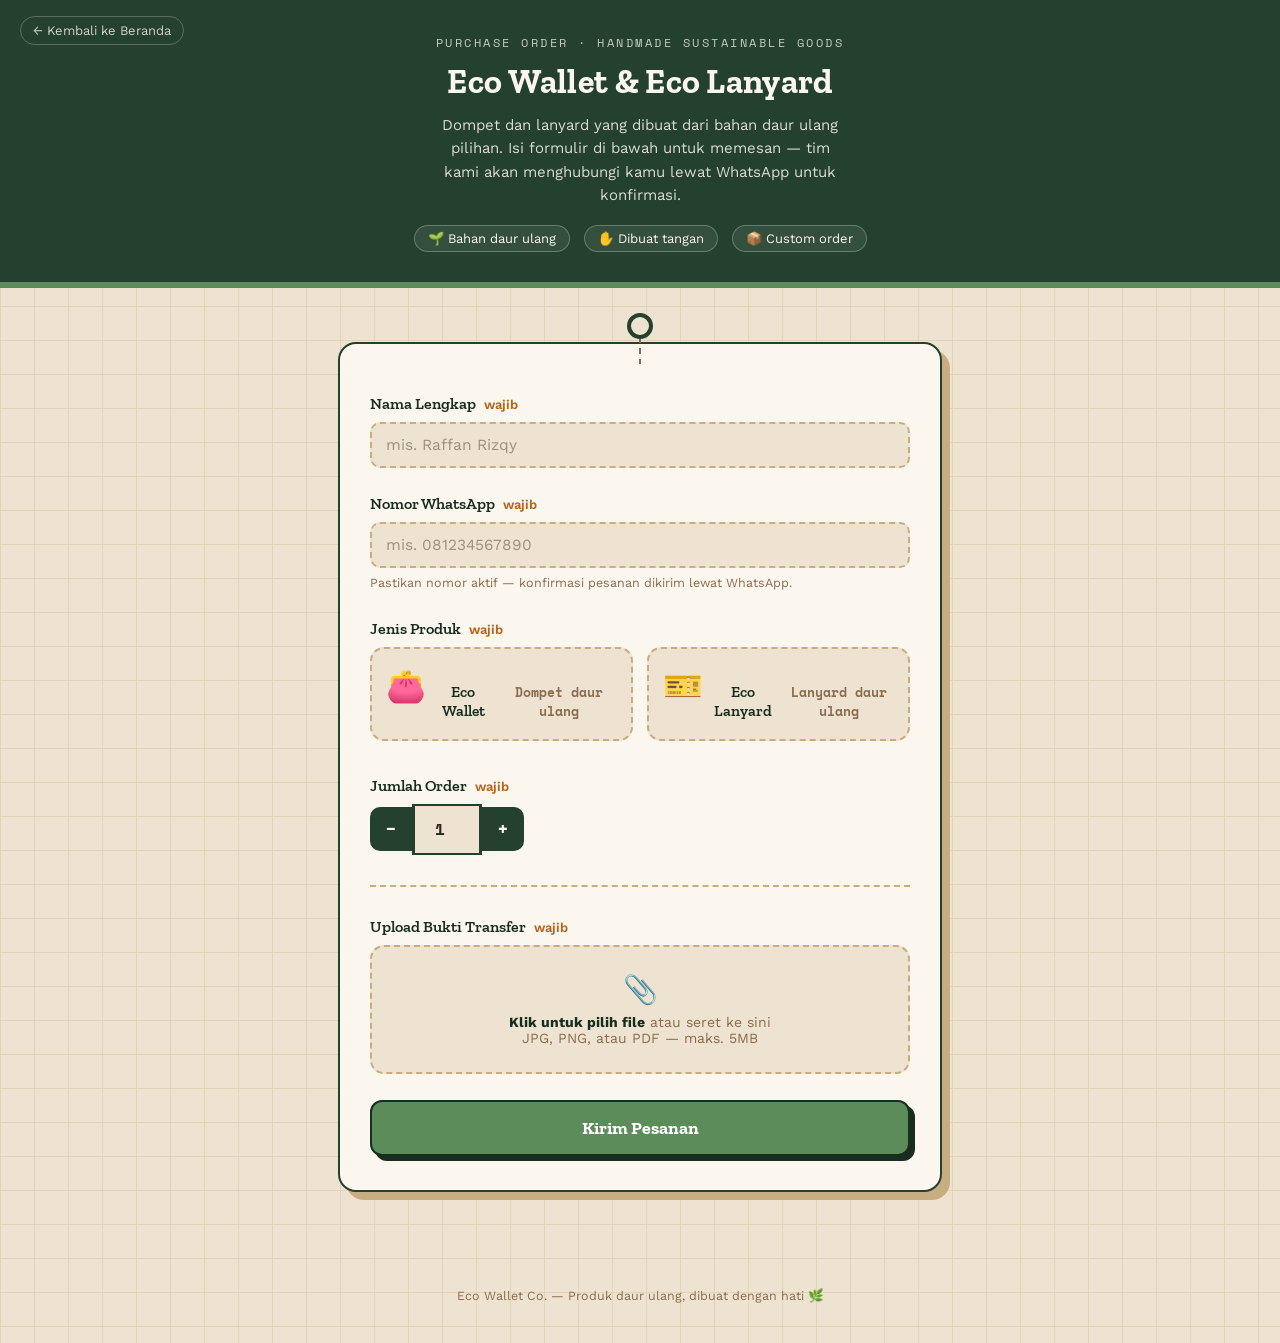
==== order.html @ ce590fce "Add files via upload" ====
<!DOCTYPE html>
<html lang="id">
<head>
<meta charset="UTF-8">
<meta name="viewport" content="width=device-width, initial-scale=1.0">
<title>Purchase Order — Eco Wallet & Eco Lanyard</title>
<link rel="preconnect" href="https://fonts.googleapis.com">
<link href="https://fonts.googleapis.com/css2?family=Zilla+Slab:wght@500;600;700&family=Work+Sans:ital,wght@0,400;0,500;0,600;0,700;1,500&family=Space+Mono:wght@400;700&display=swap" rel="stylesheet">
<style>
  :root{
    --paper:#EDE3D0;
    --paper-deep:#E2D4B8;
    --forest:#24402F;
    --forest-deep:#182D20;
    --tan:#C9AD82;
    --thread:#8C6B4F;
    --leaf:#5B8C5A;
    --leaf-deep:#446B44;
    --rust:#B5651D;
    --ink:#2B2620;
    --cream:#FBF7EE;
    --error:#B23B2E;
  }
  *{ box-sizing:border-box; }
  html{ scroll-behavior:smooth; }
  body{
    margin:0;
    background:var(--paper);
    background-image:
      linear-gradient(var(--paper-deep) 1px, transparent 1px),
      linear-gradient(90deg, var(--paper-deep) 1px, transparent 1px);
    background-size: 34px 34px;
    color:var(--ink);
    font-family:'Work Sans', sans-serif;
    -webkit-font-smoothing:antialiased;
    min-height:100vh;
  }
  h1,h2,h3{ font-family:'Zilla Slab', serif; margin:0; }
  .mono{ font-family:'Space Mono', monospace; }

  /* ===== Header ===== */
  header{
    background:var(--forest);
    color:var(--cream);
    padding:34px 20px 30px;
    text-align:center;
    position:relative;
    border-bottom:6px solid var(--leaf);
  }
  header .back-link{
    position:absolute;
    top:16px; left:20px;
    color:var(--cream);
    text-decoration:none;
    font-size:13px;
    font-family:'Work Sans', sans-serif;
    opacity:0.8;
    border:1px solid rgba(255,255,255,0.3);
    padding:6px 12px;
    border-radius:999px;
    transition:opacity .15s ease, background .15s ease;
  }
  header .back-link:hover{ opacity:1; background:rgba(255,255,255,0.1); }
  header .eyebrow{
    font-family:'Space Mono', monospace;
    font-size:12px;
    letter-spacing:2.5px;
    text-transform:uppercase;
    opacity:0.75;
    margin-bottom:10px;
  }
  header h1{
    font-size:34px;
    font-weight:700;
    letter-spacing:0.3px;
  }
  header p{
    max-width:44ch;
    margin:12px auto 0;
    font-size:15px;
    line-height:1.55;
    opacity:0.85;
  }
  .leaf-row{
    display:flex; justify-content:center; gap:14px;
    margin-top:18px; font-size:13px; flex-wrap:wrap;
  }
  .leaf-row span{
    background:rgba(255,255,255,0.08);
    border:1px solid rgba(255,255,255,0.25);
    padding:5px 13px; border-radius:999px;
  }

  /* ===== Layout ===== */
  main{
    max-width:640px;
    margin:0 auto;
    padding:38px 18px 70px;
  }

  /* ===== Hang tag card ===== */
  .tag-hole-wrap{
    display:flex; justify-content:center;
    margin-bottom:-22px;
    position:relative; z-index:2;
  }
  .tag-string{
    width:2px; height:38px;
    background:repeating-linear-gradient(var(--thread), var(--thread) 6px, transparent 6px, transparent 11px);
    margin:0 auto;
  }
  .tag-hole{
    width:26px; height:26px;
    border-radius:50%;
    background:var(--paper);
    border:4px solid var(--forest);
    position:absolute;
    top:-13px; left:50%; transform:translateX(-50%);
  }

  form{
    background:var(--cream);
    border:2.5px solid var(--forest);
    border-radius:18px;
    padding:50px 30px 34px;
    box-shadow:8px 8px 0 var(--tan);
    position:relative;
  }

  .field-group{
    margin-bottom:26px;
  }
  .field-group label{
    display:flex; align-items:baseline; gap:8px;
    font-family:'Zilla Slab', serif;
    font-weight:600; font-size:16px;
    margin-bottom:9px; color:var(--forest-deep);
  }
  .field-group label .req{
    color:var(--rust); font-size:13px; font-family:'Work Sans';
  }
  .hint{
    font-size:12.5px; color:var(--thread); margin-top:6px; line-height:1.5;
  }

  input[type="text"],
  input[type="tel"],
  input[type="number"]{
    width:100%;
    font-family:'Work Sans', sans-serif;
    font-size:15.5px;
    padding:12px 14px;
    border:2px dashed var(--tan);
    border-radius:10px;
    background:var(--paper);
    color:var(--ink);
    transition:border-color .15s ease, background .15s ease;
  }
  input:focus{
    outline:none;
    border-color:var(--leaf);
    border-style:solid;
    background:#fff;
  }
  input::placeholder{ color:#9c917c; }

  /* Number stepper */
  .qty-control{
    display:flex; align-items:center; gap:0;
    max-width:180px;
  }
  .qty-control button{
    width:42px; height:44px;
    border:2px solid var(--forest);
    background:var(--forest);
    color:var(--cream);
    font-size:19px; font-weight:700;
    cursor:pointer;
    font-family:'Space Mono', monospace;
  }
  .qty-control button:first-child{ border-radius:10px 0 0 10px; }
  .qty-control button:last-child{ border-radius:0 10px 10px 0; }
  .qty-control button:hover{ background:var(--leaf-deep); }
  .qty-control input{
    width:70px; text-align:center;
    border-radius:0; border-left:none; border-right:none;
    border-color:var(--forest); border-style:solid;
    font-family:'Space Mono', monospace; font-weight:700;
  }
  .qty-control input:focus{ border-color:var(--forest); }

  /* Product swatch selector */
  .product-choices{
    display:grid; grid-template-columns:1fr 1fr; gap:14px;
  }
  .product-card{
    position:relative;
    border:2.5px dashed var(--tan);
    border-radius:14px;
    padding:18px 14px;
    text-align:center;
    cursor:pointer;
    background:var(--paper);
    transition:border-color .15s ease, background .15s ease, transform .1s ease;
  }
  .product-card:hover{ transform:translateY(-2px); }
  .product-card input{
    position:absolute; opacity:0; inset:0; cursor:pointer; margin:0;
  }
  .product-card .icon{
    font-size:32px; display:block; margin-bottom:8px;
  }
  .product-card .name{
    font-family:'Zilla Slab', serif; font-weight:600; font-size:15.5px;
    color:var(--forest-deep);
  }
  .product-card .price{
    font-family:'Space Mono', monospace; font-size:12.5px;
    color:var(--thread); margin-top:4px;
  }
  .product-card.selected{
    border-style:solid; border-color:var(--leaf);
    background:#fff;
  }
  .product-card.selected::after{
    content:"✓";
    position:absolute; top:8px; right:10px;
    width:20px; height:20px; border-radius:50%;
    background:var(--leaf); color:#fff;
    font-size:12px; display:flex; align-items:center; justify-content:center;
  }

  /* File upload */
  .upload-zone{
    border:2.5px dashed var(--tan);
    border-radius:14px;
    padding:26px 16px;
    text-align:center;
    background:var(--paper);
    cursor:pointer;
    transition:border-color .15s ease, background .15s ease;
  }
  .upload-zone.dragover, .upload-zone:hover{
    border-color:var(--leaf); background:#fff;
  }
  .upload-zone input{ display:none; }
  .upload-zone .icon{ font-size:28px; display:block; margin-bottom:8px; }
  .upload-zone .txt{ font-size:14px; color:var(--thread); }
  .upload-zone .txt b{ color:var(--forest-deep); }
  .preview-wrap{
    margin-top:14px; display:none;
    align-items:center; gap:12px;
    background:#fff; border:2px solid var(--leaf);
    border-radius:12px; padding:10px 12px;
  }
  .preview-wrap img{
    width:52px; height:52px; object-fit:cover; border-radius:8px;
    border:1px solid var(--tan);
  }
  .preview-wrap .meta{ flex:1; text-align:left; font-size:13px; }
  .preview-wrap .meta .fname{ font-weight:600; color:var(--forest-deep); word-break:break-all; }
  .preview-wrap .remove{
    background:none; border:none; color:var(--error);
    font-size:13px; cursor:pointer; font-weight:600;
    font-family:'Work Sans';
  }

  /* Divider stitch */
  .stitch-divider{
    border:none;
    border-top:2px dashed var(--tan);
    margin:30px 0;
  }

  /* Submit */
  .submit-btn{
    width:100%;
    background:var(--leaf);
    color:#fff;
    border:2.5px solid var(--forest-deep);
    font-family:'Zilla Slab', serif;
    font-weight:700; font-size:18px;
    padding:15px;
    border-radius:12px;
    cursor:pointer;
    box-shadow:5px 5px 0 var(--forest-deep);
    transition:transform .12s ease, box-shadow .12s ease, background .12s ease;
  }
  .submit-btn:hover{
    transform:translate(-2px,-2px);
    box-shadow:7px 7px 0 var(--forest-deep);
    background:var(--leaf-deep);
  }
  .submit-btn:active{
    transform:translate(1px,1px);
    box-shadow:3px 3px 0 var(--forest-deep);
  }
  .submit-btn:disabled{
    opacity:0.6; cursor:not-allowed; transform:none;
    box-shadow:5px 5px 0 var(--forest-deep);
  }

  .error-msg{
    color:var(--error); font-size:12.5px; margin-top:6px;
    display:none; font-weight:600;
  }
  .field-group.invalid input,
  .field-group.invalid .upload-zone,
  .field-group.invalid .product-card{
    border-color:var(--error);
  }
  .field-group.invalid .error-msg{ display:block; }

  /* Status banner */
  .status-banner{
    display:none;
    margin-top:20px;
    padding:14px 16px;
    border-radius:10px;
    font-size:14px;
    font-weight:600;
    text-align:center;
  }
  .status-banner.show{ display:block; }
  .status-banner.loading{ background:var(--paper-deep); color:var(--thread); }
  .status-banner.success{ background:#DCEBD8; color:var(--forest-deep); border:2px solid var(--leaf); }
  .status-banner.fail{ background:#F5DAD4; color:var(--error); border:2px solid var(--error); }

  /* Receipt success card */
  .receipt{
    display:none;
    background:var(--cream);
    border:2.5px dashed var(--forest);
    border-radius:16px;
    padding:26px 24px;
    margin-top:24px;
    text-align:center;
  }
  .receipt.show{ display:block; }
  .receipt .stamp{
    font-size:38px; margin-bottom:6px;
  }
  .receipt h3{ font-size:20px; color:var(--forest-deep); margin-bottom:6px; }
  .receipt p{ font-size:14px; color:var(--thread); line-height:1.6; }
  .receipt .order-id{
    display:inline-block; margin-top:10px;
    background:var(--paper); border:1px dashed var(--tan);
    padding:6px 14px; border-radius:8px; font-size:13px;
  }

  footer{
    text-align:center; padding:26px 20px 40px;
    font-size:12.5px; color:var(--thread);
  }

  @media (max-width:480px){
    header h1{ font-size:27px; }
    form{ padding:44px 18px 28px; }
    .product-choices{ gap:10px; }
  }
</style>
</head>
<body>

<header>
  <a href="index.html" class="back-link">← Kembali ke Beranda</a>
  <div class="eyebrow">Purchase Order · Handmade Sustainable Goods</div>
  <h1>Eco Wallet &amp; Eco Lanyard</h1>
  <p>Dompet dan lanyard yang dibuat dari bahan daur ulang pilihan. Isi formulir di bawah untuk memesan — tim kami akan menghubungi kamu lewat WhatsApp untuk konfirmasi.</p>
  <div class="leaf-row">
    <span>🌱 Bahan daur ulang</span>
    <span>✋ Dibuat tangan</span>
    <span>📦 Custom order</span>
  </div>
</header>

<main>
  <div class="tag-hole-wrap">
    <div style="text-align:center;">
      <div class="tag-hole"></div>
      <div class="tag-string"></div>
    </div>
  </div>

  <form id="poForm" novalidate>

    <div class="field-group" id="group-nama">
      <label for="nama">Nama Lengkap <span class="req">wajib</span></label>
      <input type="text" id="nama" name="nama" placeholder="mis. Raffan Rizqy">
      <div class="error-msg">Nama tidak boleh kosong.</div>
    </div>

    <div class="field-group" id="group-wa">
      <label for="wa">Nomor WhatsApp <span class="req">wajib</span></label>
      <input type="tel" id="wa" name="wa" placeholder="mis. 081234567890">
      <div class="hint">Pastikan nomor aktif — konfirmasi pesanan dikirim lewat WhatsApp.</div>
      <div class="error-msg">Masukkan nomor WhatsApp yang valid (minimal 9 digit).</div>
    </div>

    <div class="field-group" id="group-produk">
      <label>Jenis Produk <span class="req">wajib</span></label>
      <div class="product-choices">
        <label class="product-card" data-value="Eco Wallet">
          <input type="radio" name="produk" value="Eco Wallet">
          <span class="icon">👛</span>
          <span class="name">Eco Wallet</span>
          <span class="price">Dompet daur ulang</span>
        </label>
        <label class="product-card" data-value="Eco Lanyard">
          <input type="radio" name="produk" value="Eco Lanyard">
          <span class="icon">🎫</span>
          <span class="name">Eco Lanyard</span>
          <span class="price">Lanyard daur ulang</span>
        </label>
      </div>
      <div class="error-msg">Pilih salah satu jenis produk.</div>
    </div>

    <div class="field-group" id="group-jumlah">
      <label for="jumlah">Jumlah Order <span class="req">wajib</span></label>
      <div class="qty-control">
        <button type="button" id="qtyMinus" aria-label="Kurangi jumlah">−</button>
        <input type="number" id="jumlah" name="jumlah" value="1" min="1" inputmode="numeric">
        <button type="button" id="qtyPlus" aria-label="Tambah jumlah">+</button>
      </div>
      <div class="error-msg">Jumlah order minimal 1.</div>
    </div>

    <hr class="stitch-divider">

    <div class="field-group" id="group-bukti">
      <label>Upload Bukti Transfer <span class="req">wajib</span></label>
      <div class="upload-zone" id="uploadZone">
        <input type="file" id="buktiTrf" accept="image/*,.pdf">
        <span class="icon">📎</span>
        <div class="txt"><b>Klik untuk pilih file</b> atau seret ke sini<br>JPG, PNG, atau PDF — maks. 5MB</div>
      </div>
      <div class="preview-wrap" id="previewWrap">
        <img id="previewImg" src="" alt="Preview bukti transfer">
        <div class="meta">
          <div class="fname" id="previewName"></div>
          <div id="previewSize" class="mono" style="color:var(--thread);"></div>
        </div>
        <button type="button" class="remove" id="removeFile">Hapus</button>
      </div>
      <div class="error-msg">Upload bukti transfer terlebih dahulu.</div>
    </div>

    <button type="submit" class="submit-btn" id="submitBtn">Kirim Pesanan</button>

    <div class="status-banner" id="statusBanner"></div>
  </form>

  <div class="receipt" id="receiptCard">
    <div class="stamp">✅</div>
    <h3>Pesanan Diterima!</h3>
    <p>Terima kasih, pesananmu sudah tercatat. Tim kami akan menghubungi kamu lewat WhatsApp untuk konfirmasi dalam 1×24 jam.</p>
    <div class="order-id mono" id="orderIdDisplay"></div>
  </div>
</main>

<footer>
  Eco Wallet Co. — Produk daur ulang, dibuat dengan hati 🌿
</footer>

<script>
/* =========================================================
   KONFIGURASI
   Ganti URL di bawah dengan URL Web App Google Apps Script
   kamu sendiri (lihat panduan setup yang menyertai file ini).
========================================================= */
const APPS_SCRIPT_URL = "GANTI_DENGAN_URL_WEB_APP_KAMU";

const form = document.getElementById('poForm');
const submitBtn = document.getElementById('submitBtn');
const statusBanner = document.getElementById('statusBanner');
const receiptCard = document.getElementById('receiptCard');
const orderIdDisplay = document.getElementById('orderIdDisplay');

/* --- Qty stepper --- */
const jumlahInput = document.getElementById('jumlah');
document.getElementById('qtyMinus').addEventListener('click', () => {
  jumlahInput.value = Math.max(1, (parseInt(jumlahInput.value) || 1) - 1);
});
document.getElementById('qtyPlus').addEventListener('click', () => {
  jumlahInput.value = (parseInt(jumlahInput.value) || 1) + 1;
});

/* --- Product card selection --- */
document.querySelectorAll('.product-card').forEach(card => {
  card.addEventListener('click', () => {
    document.querySelectorAll('.product-card').forEach(c => c.classList.remove('selected'));
    card.classList.add('selected');
    card.querySelector('input').checked = true;
    document.getElementById('group-produk').classList.remove('invalid');
  });
});

/* --- File upload --- */
const uploadZone = document.getElementById('uploadZone');
const fileInput = document.getElementById('buktiTrf');
const previewWrap = document.getElementById('previewWrap');
const previewImg = document.getElementById('previewImg');
const previewName = document.getElementById('previewName');
const previewSize = document.getElementById('previewSize');
const removeFileBtn = document.getElementById('removeFile');
let selectedFileBase64 = null;
let selectedFileMeta = null;

uploadZone.addEventListener('click', () => fileInput.click());
uploadZone.addEventListener('dragover', e => { e.preventDefault(); uploadZone.classList.add('dragover'); });
uploadZone.addEventListener('dragleave', () => uploadZone.classList.remove('dragover'));
uploadZone.addEventListener('drop', e => {
  e.preventDefault();
  uploadZone.classList.remove('dragover');
  if(e.dataTransfer.files.length){
    fileInput.files = e.dataTransfer.files;
    handleFile(e.dataTransfer.files[0]);
  }
});
fileInput.addEventListener('change', () => {
  if(fileInput.files.length) handleFile(fileInput.files[0]);
});

function handleFile(file){
  if(file.size > 5 * 1024 * 1024){
    alert('Ukuran file maksimal 5MB.');
    return;
  }
  const reader = new FileReader();
  reader.onload = () => {
    selectedFileBase64 = reader.result.split(',')[1];
    selectedFileMeta = { name: file.name, type: file.type, size: file.size };
    previewName.textContent = file.name;
    previewSize.textContent = (file.size / 1024).toFixed(0) + ' KB';
    if(file.type.startsWith('image/')){
      previewImg.src = reader.result;
      previewImg.style.display = 'block';
    } else {
      previewImg.style.display = 'none';
    }
    previewWrap.style.display = 'flex';
    document.getElementById('group-bukti').classList.remove('invalid');
  };
  reader.readAsDataURL(file);
}

removeFileBtn.addEventListener('click', (e) => {
  e.stopPropagation();
  selectedFileBase64 = null;
  selectedFileMeta = null;
  fileInput.value = '';
  previewWrap.style.display = 'none';
});

/* --- Validation --- */
function validate(){
  let valid = true;

  const nama = document.getElementById('nama').value.trim();
  toggleInvalid('group-nama', nama.length < 2);
  if(nama.length < 2) valid = false;

  const wa = document.getElementById('wa').value.trim().replace(/[^0-9]/g, '');
  toggleInvalid('group-wa', wa.length < 9);
  if(wa.length < 9) valid = false;

  const produk = document.querySelector('input[name="produk"]:checked');
  toggleInvalid('group-produk', !produk);
  if(!produk) valid = false;

  const jumlah = parseInt(jumlahInput.value);
  toggleInvalid('group-jumlah', !jumlah || jumlah < 1);
  if(!jumlah || jumlah < 1) valid = false;

  toggleInvalid('group-bukti', !selectedFileBase64);
  if(!selectedFileBase64) valid = false;

  return valid;
}
function toggleInvalid(groupId, isInvalid){
  document.getElementById(groupId).classList.toggle('invalid', isInvalid);
}

/* --- Submit --- */
form.addEventListener('submit', async (e) => {
  e.preventDefault();
  if(!validate()){
    statusBanner.className = 'status-banner show fail';
    statusBanner.textContent = 'Mohon lengkapi semua data yang wajib diisi.';
    return;
  }

  if(APPS_SCRIPT_URL.includes('GANTI_DENGAN_URL')){
    statusBanner.className = 'status-banner show fail';
    statusBanner.textContent = 'APPS_SCRIPT_URL belum diatur — lihat panduan setup Google Sheets.';
    return;
  }

  submitBtn.disabled = true;
  statusBanner.className = 'status-banner show loading';
  statusBanner.textContent = 'Mengirim pesanan...';

  const payload = {
    nama: document.getElementById('nama').value.trim(),
    wa: document.getElementById('wa').value.trim(),
    produk: document.querySelector('input[name="produk"]:checked').value,
    jumlah: jumlahInput.value,
    fileBase64: selectedFileBase64,
    fileName: selectedFileMeta.name,
    fileType: selectedFileMeta.type
  };

  try{
    const res = await fetch(APPS_SCRIPT_URL, {
      method: 'POST',
      headers: { 'Content-Type': 'text/plain' },
      body: JSON.stringify(payload)
    });
    const data = await res.json();

    if(data.result === 'success'){
      statusBanner.className = 'status-banner';
      form.style.display = 'none';
      orderIdDisplay.textContent = 'Order ID: ' + data.orderId;
      receiptCard.classList.add('show');
      window.scrollTo({ top: 0, behavior: 'smooth' });
    } else {
      throw new Error(data.message || 'Gagal menyimpan data');
    }
  } catch(err){
    statusBanner.className = 'status-banner show fail';
    statusBanner.textContent = 'Gagal mengirim pesanan. Coba lagi ya. (' + err.message + ')';
  } finally {
    submitBtn.disabled = false;
  }
});
</script>

</body>
</html>
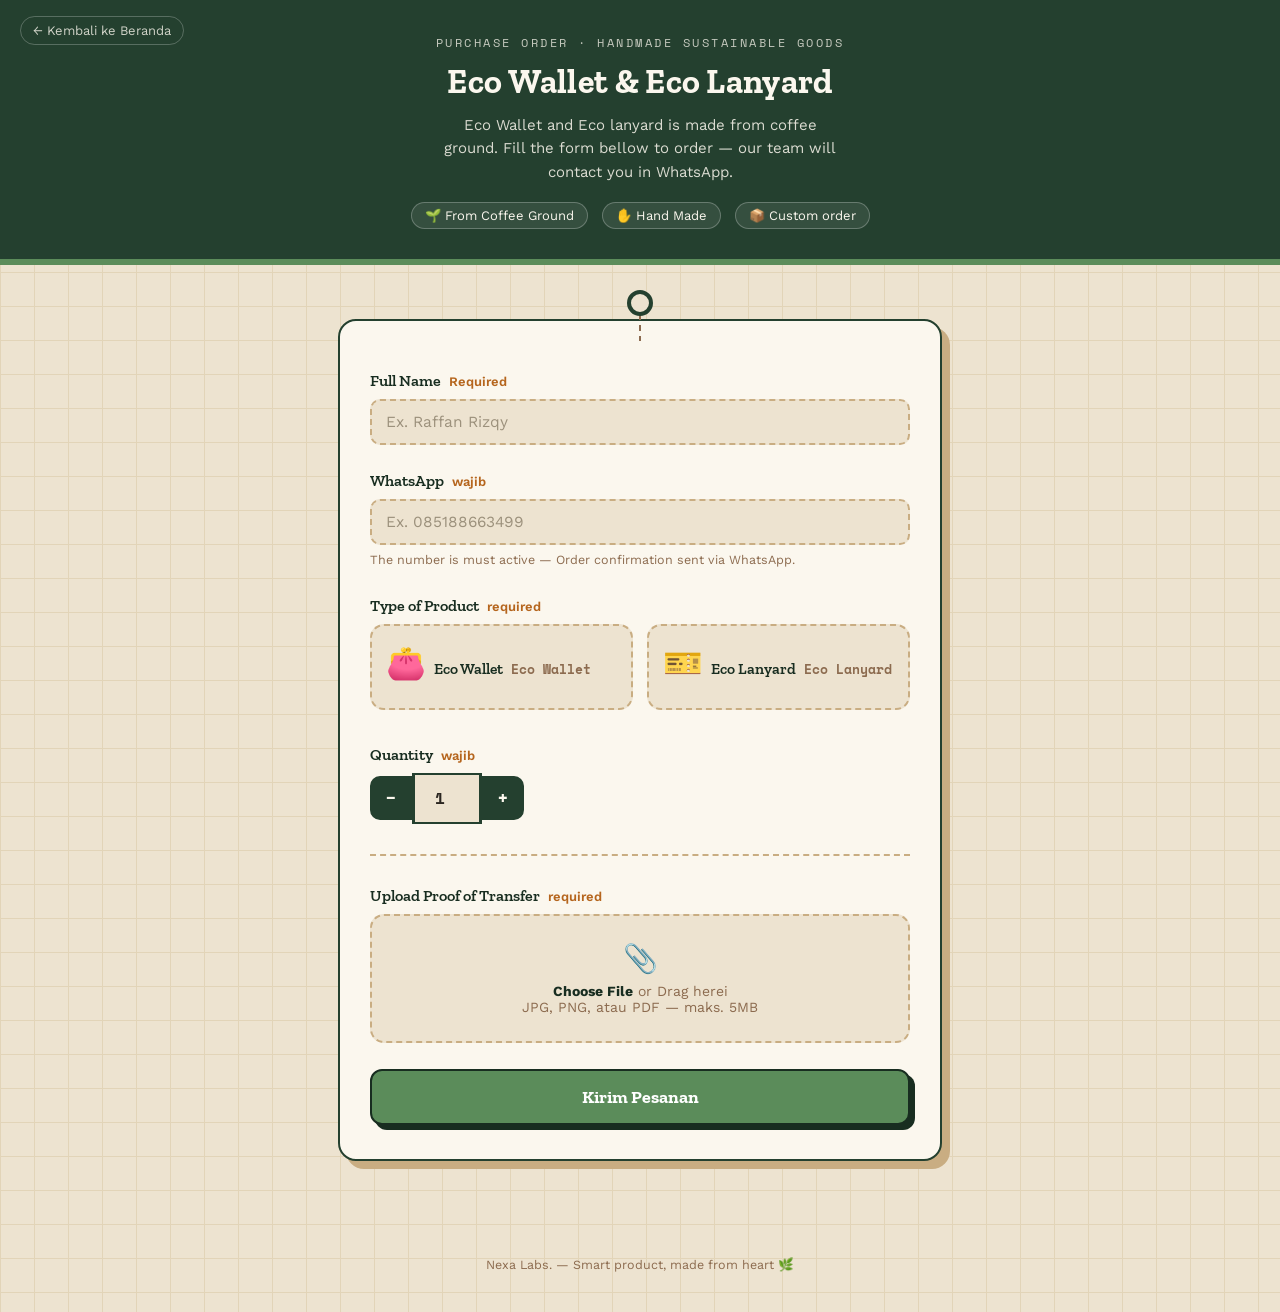
==== commit d937a0d8: "Update order.html" ====
--- a/order.html
+++ b/order.html
@@ -366,10 +366,10 @@
   <a href="index.html" class="back-link">← Kembali ke Beranda</a>
   <div class="eyebrow">Purchase Order · Handmade Sustainable Goods</div>
   <h1>Eco Wallet &amp; Eco Lanyard</h1>
-  <p>Dompet dan lanyard yang dibuat dari bahan daur ulang pilihan. Isi formulir di bawah untuk memesan — tim kami akan menghubungi kamu lewat WhatsApp untuk konfirmasi.</p>
+  <p>Eco Wallet and Eco lanyard is made from coffee ground. Fill the form bellow to order — our team will contact you in WhatsApp.</p>
   <div class="leaf-row">
-    <span>🌱 Bahan daur ulang</span>
-    <span>✋ Dibuat tangan</span>
+    <span>🌱 From Coffee Ground</span>
+    <span>✋ Hand Made</span>
     <span>📦 Custom order</span>
   </div>
 </header>
@@ -385,55 +385,55 @@
   <form id="poForm" novalidate>
 
     <div class="field-group" id="group-nama">
-      <label for="nama">Nama Lengkap <span class="req">wajib</span></label>
-      <input type="text" id="nama" name="nama" placeholder="mis. Raffan Rizqy">
-      <div class="error-msg">Nama tidak boleh kosong.</div>
+      <label for="nama">Full Name <span class="req">Required</span></label>
+      <input type="text" id="nama" name="nama" placeholder="Ex. Raffan Rizqy">
+      <div class="error-msg">Name must be filled in.</div>
     </div>
 
     <div class="field-group" id="group-wa">
-      <label for="wa">Nomor WhatsApp <span class="req">wajib</span></label>
-      <input type="tel" id="wa" name="wa" placeholder="mis. 081234567890">
-      <div class="hint">Pastikan nomor aktif — konfirmasi pesanan dikirim lewat WhatsApp.</div>
-      <div class="error-msg">Masukkan nomor WhatsApp yang valid (minimal 9 digit).</div>
+      <label for="wa">WhatsApp <span class="req">wajib</span></label>
+      <input type="tel" id="wa" name="wa" placeholder="Ex. 085188663499">
+      <div class="hint">The number is must active — Order confirmation sent via WhatsApp.</div>
+      <div class="error-msg">Enter a valid WhatsApp number.</div>
     </div>
 
     <div class="field-group" id="group-produk">
-      <label>Jenis Produk <span class="req">wajib</span></label>
+      <label>Type of Product <span class="req">required</span></label>
       <div class="product-choices">
         <label class="product-card" data-value="Eco Wallet">
           <input type="radio" name="produk" value="Eco Wallet">
           <span class="icon">👛</span>
           <span class="name">Eco Wallet</span>
-          <span class="price">Dompet daur ulang</span>
+          <span class="price">Eco Wallet</span>
         </label>
         <label class="product-card" data-value="Eco Lanyard">
           <input type="radio" name="produk" value="Eco Lanyard">
           <span class="icon">🎫</span>
           <span class="name">Eco Lanyard</span>
-          <span class="price">Lanyard daur ulang</span>
+          <span class="price">Eco Lanyard</span>
         </label>
       </div>
-      <div class="error-msg">Pilih salah satu jenis produk.</div>
+      <div class="error-msg">Choose Product.</div>
     </div>
 
     <div class="field-group" id="group-jumlah">
-      <label for="jumlah">Jumlah Order <span class="req">wajib</span></label>
+      <label for="jumlah">Quantity <span class="req">wajib</span></label>
       <div class="qty-control">
         <button type="button" id="qtyMinus" aria-label="Kurangi jumlah">−</button>
         <input type="number" id="jumlah" name="jumlah" value="1" min="1" inputmode="numeric">
         <button type="button" id="qtyPlus" aria-label="Tambah jumlah">+</button>
       </div>
-      <div class="error-msg">Jumlah order minimal 1.</div>
+      <div class="error-msg">Minimal 1.</div>
     </div>
 
     <hr class="stitch-divider">
 
     <div class="field-group" id="group-bukti">
-      <label>Upload Bukti Transfer <span class="req">wajib</span></label>
+      <label>Upload Proof of Transfer <span class="req">required</span></label>
       <div class="upload-zone" id="uploadZone">
         <input type="file" id="buktiTrf" accept="image/*,.pdf">
         <span class="icon">📎</span>
-        <div class="txt"><b>Klik untuk pilih file</b> atau seret ke sini<br>JPG, PNG, atau PDF — maks. 5MB</div>
+        <div class="txt"><b>Choose File</b> or Drag herei<br>JPG, PNG, atau PDF — maks. 5MB</div>
       </div>
       <div class="preview-wrap" id="previewWrap">
         <img id="previewImg" src="" alt="Preview bukti transfer">
@@ -441,9 +441,9 @@
           <div class="fname" id="previewName"></div>
           <div id="previewSize" class="mono" style="color:var(--thread);"></div>
         </div>
-        <button type="button" class="remove" id="removeFile">Hapus</button>
+        <button type="button" class="remove" id="removeFile">Delete</button>
       </div>
-      <div class="error-msg">Upload bukti transfer terlebih dahulu.</div>
+      <div class="error-msg">Upload first.</div>
     </div>
 
     <button type="submit" class="submit-btn" id="submitBtn">Kirim Pesanan</button>
@@ -453,14 +453,14 @@
 
   <div class="receipt" id="receiptCard">
     <div class="stamp">✅</div>
-    <h3>Pesanan Diterima!</h3>
-    <p>Terima kasih, pesananmu sudah tercatat. Tim kami akan menghubungi kamu lewat WhatsApp untuk konfirmasi dalam 1×24 jam.</p>
+    <h3>Order Received!</h3>
+    <p>Thank You! your order has been recorded. Our team will be contact you at WhatsApp for confirmation in 1×24 hour.</p>
     <div class="order-id mono" id="orderIdDisplay"></div>
   </div>
 </main>
 
 <footer>
-  Eco Wallet Co. — Produk daur ulang, dibuat dengan hati 🌿
+  Nexa Labs. — Smart product, made from heart 🌿
 </footer>
 
 <script>
@@ -469,7 +469,7 @@
    Ganti URL di bawah dengan URL Web App Google Apps Script
    kamu sendiri (lihat panduan setup yang menyertai file ini).
 ========================================================= */
-const APPS_SCRIPT_URL = "GANTI_DENGAN_URL_WEB_APP_KAMU";
+const APPS_SCRIPT_URL = "https://script.google.com/macros/s/AKfycbyYE2gqL_Nsz9ZCIRiklqmRxKDSZREjFAXHYdg_vbck_9vsx5EMpTa3OODpNK51jz1UKQ/exec";
 
 const form = document.getElementById('poForm');
 const submitBtn = document.getElementById('submitBtn');
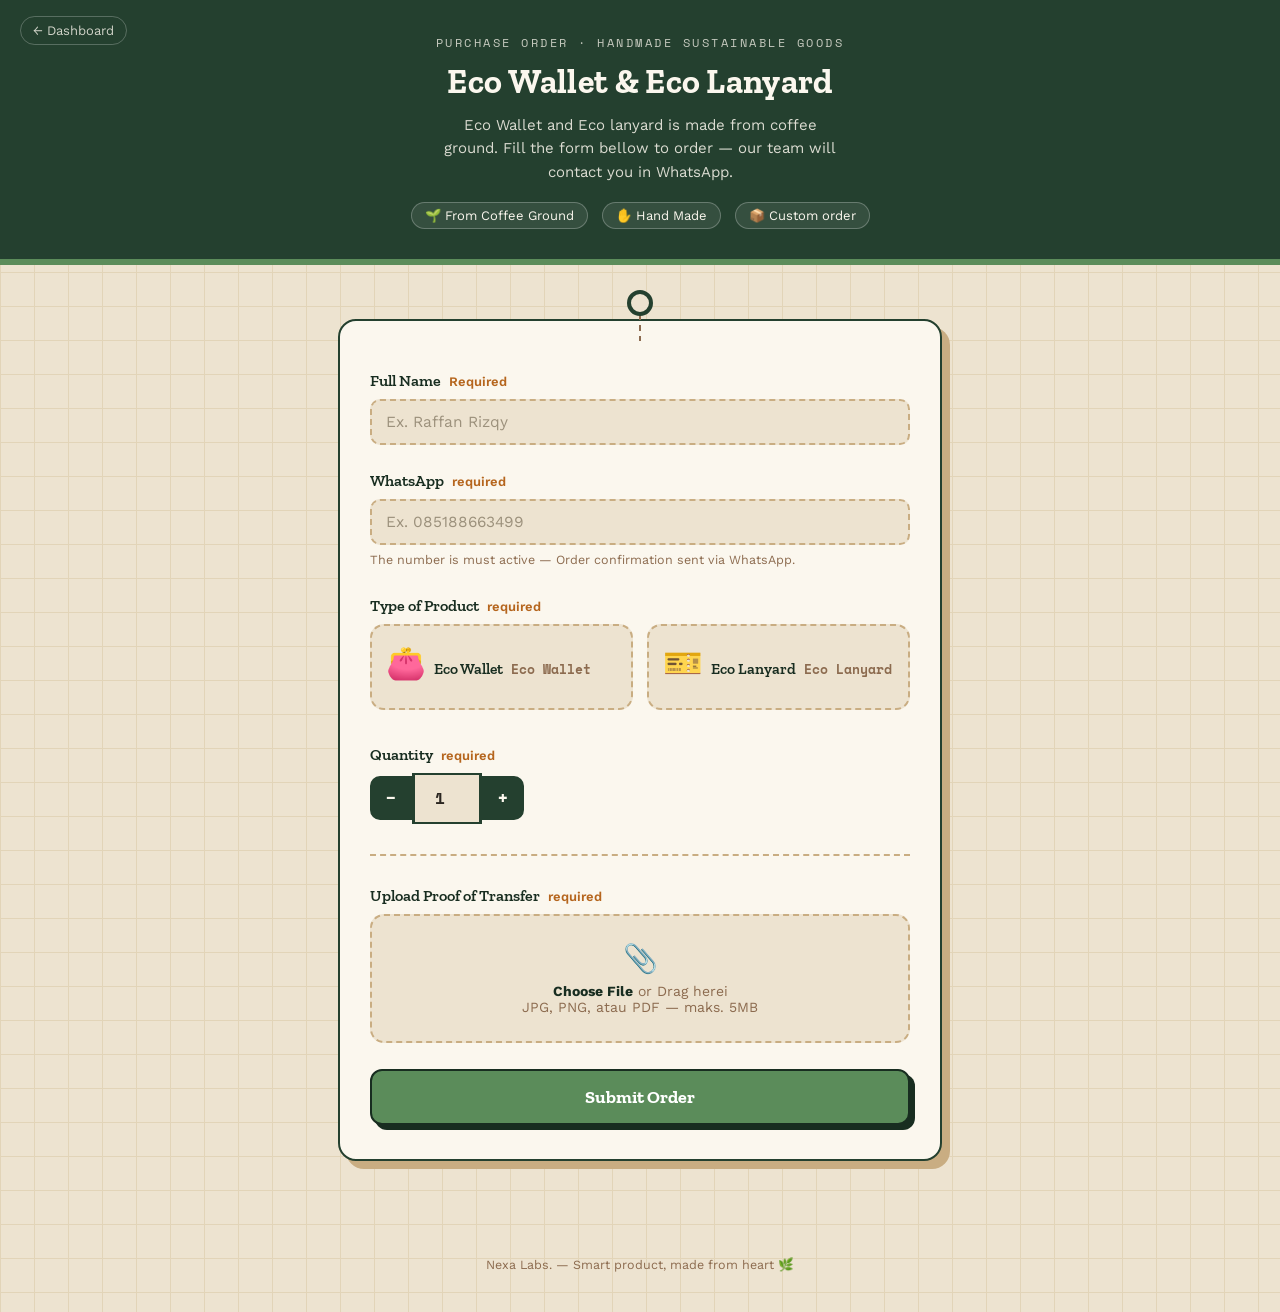
==== commit c89c58fe: "Update order.html" ====
--- a/order.html
+++ b/order.html
@@ -363,7 +363,7 @@
 <body>
 
 <header>
-  <a href="index.html" class="back-link">← Kembali ke Beranda</a>
+  <a href="index.html" class="back-link">← Dashboard</a>
   <div class="eyebrow">Purchase Order · Handmade Sustainable Goods</div>
   <h1>Eco Wallet &amp; Eco Lanyard</h1>
   <p>Eco Wallet and Eco lanyard is made from coffee ground. Fill the form bellow to order — our team will contact you in WhatsApp.</p>
@@ -391,7 +391,7 @@
     </div>
 
     <div class="field-group" id="group-wa">
-      <label for="wa">WhatsApp <span class="req">wajib</span></label>
+      <label for="wa">WhatsApp <span class="req">required</span></label>
       <input type="tel" id="wa" name="wa" placeholder="Ex. 085188663499">
       <div class="hint">The number is must active — Order confirmation sent via WhatsApp.</div>
       <div class="error-msg">Enter a valid WhatsApp number.</div>
@@ -417,7 +417,7 @@
     </div>
 
     <div class="field-group" id="group-jumlah">
-      <label for="jumlah">Quantity <span class="req">wajib</span></label>
+      <label for="jumlah">Quantity <span class="req">required</span></label>
       <div class="qty-control">
         <button type="button" id="qtyMinus" aria-label="Kurangi jumlah">−</button>
         <input type="number" id="jumlah" name="jumlah" value="1" min="1" inputmode="numeric">
@@ -446,7 +446,7 @@
       <div class="error-msg">Upload first.</div>
     </div>
 
-    <button type="submit" class="submit-btn" id="submitBtn">Kirim Pesanan</button>
+    <button type="submit" class="submit-btn" id="submitBtn">Submit Order</button>
 
     <div class="status-banner" id="statusBanner"></div>
   </form>
